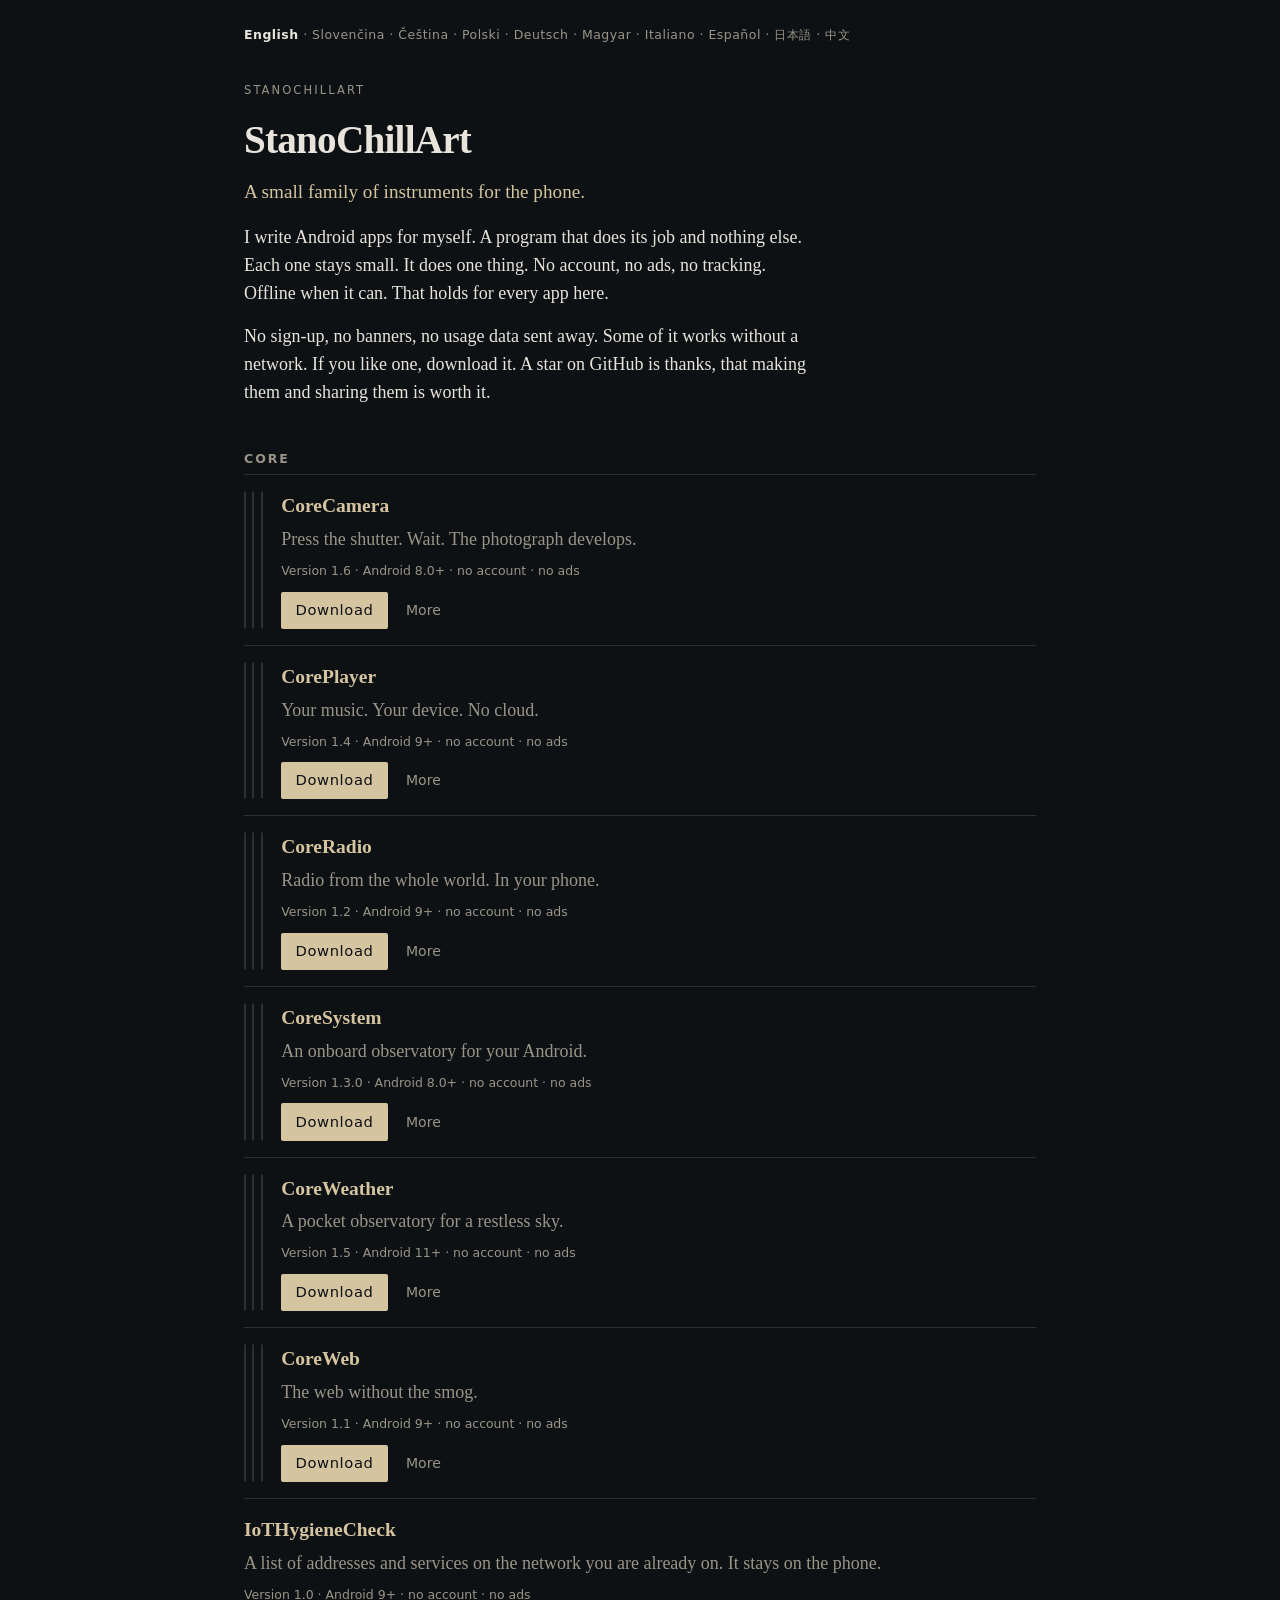
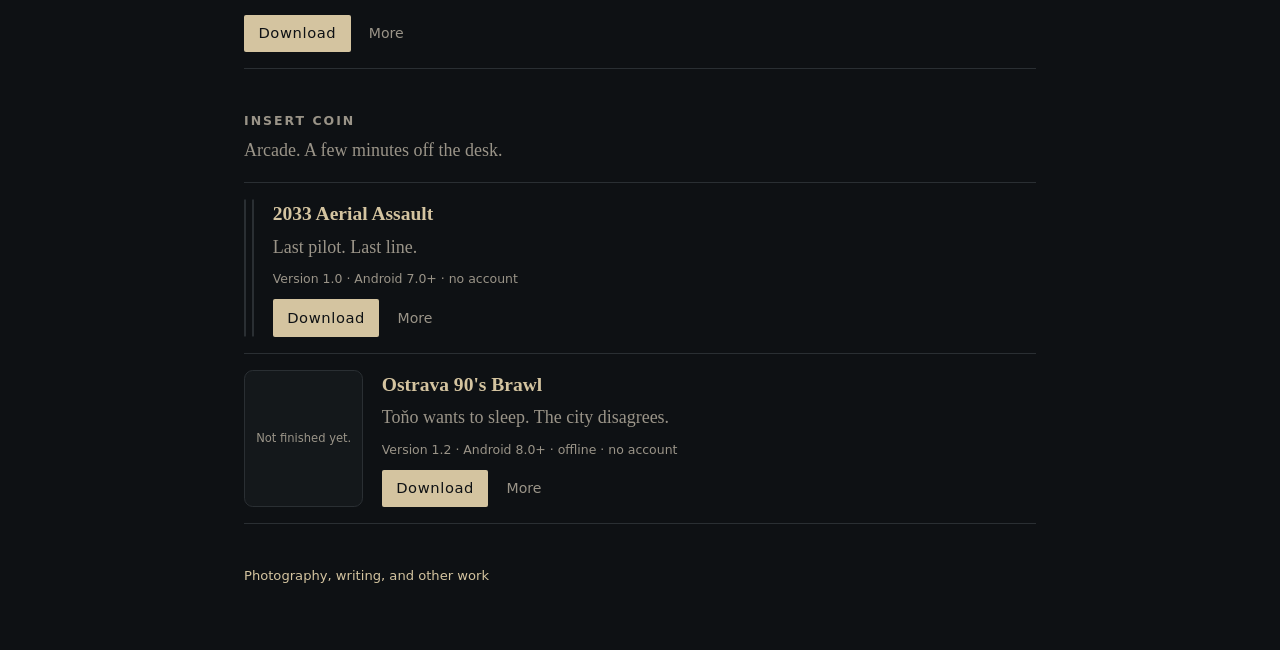
==== index.html @ e928b229 "Bump Ostrava 90's Brawl 1.2" ====
<!DOCTYPE html>
<html lang="en">
<head>
<meta charset="utf-8">
<meta name="viewport" content="width=device-width, initial-scale=1">
<title>StanoChillArt: A small family of instruments for the phone.</title>
<link rel="stylesheet" href="assets/style.css">
</head>
<body>
<div class="wrap store">
<nav class="langs"><strong>English</strong> · <a href="sk/">Slovenčina</a> · <a href="cs/">Čeština</a> · <a href="pl/">Polski</a> · <a href="de/">Deutsch</a> · <a href="hu/">Magyar</a> · <a href="it/">Italiano</a> · <a href="es/">Español</a> · <a href="ja/">日本語</a> · <a href="zh/">中文</a></nav>
<div class="hero">
<p class="kicker">StanoChillArt</p>
<h1>StanoChillArt</h1>
<p class="tag">A small family of instruments for the phone.</p>
<p>I write Android apps for myself. A program that does its job and nothing else. Each one stays small. It does one thing. No account, no ads, no tracking. Offline when it can. That holds for every app here.</p>
<p>No sign-up, no banners, no usage data sent away. Some of it works without a network. If you like one, download it. A star on GitHub is thanks, that making them and sharing them is worth it.</p>
</div>
<h2>Core</h2>
<div class="frames">
<article class="frame">
<div class="thumbs"><a href="https://stanochillart.github.io/CoreCamera/"><img src="https://stanochillart.github.io/CoreCamera/screenshots/01.png" alt=""></a><a href="https://stanochillart.github.io/CoreCamera/"><img src="https://stanochillart.github.io/CoreCamera/screenshots/02.png" alt=""></a><a href="https://stanochillart.github.io/CoreCamera/"><img src="https://stanochillart.github.io/CoreCamera/screenshots/03.png" alt=""></a></div>
<div class="copy">
<h3><a href="https://stanochillart.github.io/CoreCamera/">CoreCamera</a></h3>
<p class="line">Press the shutter. Wait. The photograph develops.</p>
<p class="spec">Version 1.6 · Android 8.0+ · no account · no ads</p>
<p class="acts"><a class="dl" href="https://github.com/stanochillart/CoreCamera/releases/download/v1.6/CoreCamera-1.6.apk">Download</a> <a class="more" href="https://stanochillart.github.io/CoreCamera/">More</a></p>
</div>
</article>

<article class="frame">
<div class="thumbs"><a href="https://stanochillart.github.io/CorePlayer/"><img src="https://stanochillart.github.io/CorePlayer/screenshots/01.png" alt=""></a><a href="https://stanochillart.github.io/CorePlayer/"><img src="https://stanochillart.github.io/CorePlayer/screenshots/02.png" alt=""></a><a href="https://stanochillart.github.io/CorePlayer/"><img src="https://stanochillart.github.io/CorePlayer/screenshots/03.png" alt=""></a></div>
<div class="copy">
<h3><a href="https://stanochillart.github.io/CorePlayer/">CorePlayer</a></h3>
<p class="line">Your music. Your device. No cloud.</p>
<p class="spec">Version 1.4 · Android 9+ · no account · no ads</p>
<p class="acts"><a class="dl" href="https://github.com/stanochillart/CorePlayer/releases/download/v1.4/CorePlayer-1.4.apk">Download</a> <a class="more" href="https://stanochillart.github.io/CorePlayer/">More</a></p>
</div>
</article>

<article class="frame">
<div class="thumbs"><a href="https://stanochillart.github.io/CoreRadio/"><img src="https://stanochillart.github.io/CoreRadio/screenshots/01.png" alt=""></a><a href="https://stanochillart.github.io/CoreRadio/"><img src="https://stanochillart.github.io/CoreRadio/screenshots/02.png" alt=""></a><a href="https://stanochillart.github.io/CoreRadio/"><img src="https://stanochillart.github.io/CoreRadio/screenshots/03.png" alt=""></a></div>
<div class="copy">
<h3><a href="https://stanochillart.github.io/CoreRadio/">CoreRadio</a></h3>
<p class="line">Radio from the whole world. In your phone.</p>
<p class="spec">Version 1.2 · Android 9+ · no account · no ads</p>
<p class="acts"><a class="dl" href="https://github.com/stanochillart/CoreRadio/releases/download/v1.2/CoreRadio-1.2.apk">Download</a> <a class="more" href="https://stanochillart.github.io/CoreRadio/">More</a></p>
</div>
</article>

<article class="frame">
<div class="thumbs"><a href="https://stanochillart.github.io/CoreSystem/"><img src="https://stanochillart.github.io/CoreSystem/screenshots/01.png" alt=""></a><a href="https://stanochillart.github.io/CoreSystem/"><img src="https://stanochillart.github.io/CoreSystem/screenshots/02.png" alt=""></a><a href="https://stanochillart.github.io/CoreSystem/"><img src="https://stanochillart.github.io/CoreSystem/screenshots/03.png" alt=""></a></div>
<div class="copy">
<h3><a href="https://stanochillart.github.io/CoreSystem/">CoreSystem</a></h3>
<p class="line">An onboard observatory for your Android.</p>
<p class="spec">Version 1.3.0 · Android 8.0+ · no account · no ads</p>
<p class="acts"><a class="dl" href="https://github.com/stanochillart/CoreSystem/releases/download/v1.3.0/CoreSystem-1.3.0.apk">Download</a> <a class="more" href="https://stanochillart.github.io/CoreSystem/">More</a></p>
</div>
</article>

<article class="frame">
<div class="thumbs"><a href="https://stanochillart.github.io/CoreWeather/"><img src="https://stanochillart.github.io/CoreWeather/screenshots/01.png" alt=""></a><a href="https://stanochillart.github.io/CoreWeather/"><img src="https://stanochillart.github.io/CoreWeather/screenshots/02.png" alt=""></a><a href="https://stanochillart.github.io/CoreWeather/"><img src="https://stanochillart.github.io/CoreWeather/screenshots/03.png" alt=""></a></div>
<div class="copy">
<h3><a href="https://stanochillart.github.io/CoreWeather/">CoreWeather</a></h3>
<p class="line">A pocket observatory for a restless sky.</p>
<p class="spec">Version 1.5 · Android 11+ · no account · no ads</p>
<p class="acts"><a class="dl" href="https://github.com/stanochillart/CoreWeather/releases/download/v1.5/CoreWeather-1.5.apk">Download</a> <a class="more" href="https://stanochillart.github.io/CoreWeather/">More</a></p>
</div>
</article>

<article class="frame">
<div class="thumbs"><a href="https://stanochillart.github.io/CoreWeb/"><img src="https://stanochillart.github.io/CoreWeb/screenshots/01.png" alt=""></a><a href="https://stanochillart.github.io/CoreWeb/"><img src="https://stanochillart.github.io/CoreWeb/screenshots/02.png" alt=""></a><a href="https://stanochillart.github.io/CoreWeb/"><img src="https://stanochillart.github.io/CoreWeb/screenshots/03.png" alt=""></a></div>
<div class="copy">
<h3><a href="https://stanochillart.github.io/CoreWeb/">CoreWeb</a></h3>
<p class="line">The web without the smog.</p>
<p class="spec">Version 1.1 · Android 9+ · no account · no ads</p>
<p class="acts"><a class="dl" href="https://github.com/stanochillart/CoreWeb/releases/download/v1.1/CoreWeb-1.1.apk">Download</a> <a class="more" href="https://stanochillart.github.io/CoreWeb/">More</a></p>
</div>
</article>

<article class="frame">

<div class="copy">
<h3><a href="https://stanochillart.github.io/IoTHygieneCheck/">IoTHygieneCheck</a></h3>
<p class="line">A list of addresses and services on the network you are already on. It stays on the phone.</p>
<p class="spec">Version 1.0 · Android 9+ · no account · no ads</p>
<p class="acts"><a class="dl" href="https://github.com/stanochillart/IoTHygieneCheck/releases/download/v1.0/IoTHygieneCheck-1.0.apk">Download</a> <a class="more" href="https://stanochillart.github.io/IoTHygieneCheck/">More</a></p>
</div>
</article>

</div>
<h2>Insert coin</h2>
<p class="section-blurb">Arcade. A few minutes off the desk.</p>
<div class="frames">
<article class="frame">
<div class="thumbs"><a href="https://stanochillart.github.io/2033AerialAssault/"><img src="https://stanochillart.github.io/2033AerialAssault/screenshots/01.png" alt=""></a><a href="https://stanochillart.github.io/2033AerialAssault/"><img src="https://stanochillart.github.io/2033AerialAssault/screenshots/02.png" alt=""></a></div>
<div class="copy">
<h3><a href="https://stanochillart.github.io/2033AerialAssault/">2033 Aerial Assault</a></h3>
<p class="line">Last pilot. Last line.</p>
<p class="spec">Version 1.0 · Android 7.0+ · no account</p>
<p class="acts"><a class="dl" href="https://github.com/stanochillart/2033AerialAssault/releases/download/v1.0/2033AerialAssault-1.0.apk">Download</a> <a class="more" href="https://stanochillart.github.io/2033AerialAssault/">More</a></p>
</div>
</article>

<article class="frame">
<div class="thumbs placeholder"><span>Not finished yet.</span></div>
<div class="copy">
<h3><a href="https://stanochillart.github.io/Ostrava90sBrawl/">Ostrava 90&#x27;s Brawl</a></h3>
<p class="line">Toňo wants to sleep. The city disagrees.</p>
<p class="spec">Version 1.2 · Android 8.0+ · offline · no account</p>
<p class="acts"><a class="dl" href="https://github.com/stanochillart/Ostrava90sBrawl/releases/download/v1.2/Ostrava90sBrawl-1.2.apk">Download</a> <a class="more" href="https://stanochillart.github.io/Ostrava90sBrawl/">More</a></p>
</div>
</article>

</div>
<footer><a href="https://stanochillart.wordpress.com/">Photography, writing, and other work</a></footer>
</div>
</body>
</html>
---- assets/style.css ----
:root {
  --bg: #0e1114;
  --fg: #e8e4dc;
  --muted: #9a9488;
  --line: #2a2f33;
  --accent: #d4c4a0;
}
* { box-sizing: border-box; }
html, body { margin: 0; padding: 0; }
body {
  background: var(--bg);
  color: var(--fg);
  font: 18px/1.55 "Iowan Old Style", "Palatino Linotype", Palatino, Georgia, serif;
  min-height: 100vh;
}
a { color: var(--accent); text-decoration: none; }
a:hover { text-decoration: underline; }
.wrap {
  max-width: 38rem;
  margin: 0 auto;
  padding: 1.5rem 1.25rem 4rem;
}
.wrap.wide { max-width: 68rem; }
.wrap.store { max-width: 52rem; }
.hero { max-width: 36rem; margin-bottom: 2.6rem; }
.hero h1 { font-size: 2.45rem; }
.section-blurb {
  color: var(--muted);
  margin: 0 0 1.1rem;
  max-width: 36rem;
}
.frames { margin: 0 0 2.6rem; }
.frame {
  display: flex;
  gap: 1.15rem;
  align-items: center;
  padding: 1rem 0;
  border-top: 1px solid var(--line);
}
.frame:last-child { border-bottom: 1px solid var(--line); }
.thumbs {
  display: flex;
  gap: 0.4rem;
  flex: 0 0 auto;
}
.thumbs img {
  height: 8.6rem;
  width: auto;
  border-radius: 0.55rem;
  border: 1px solid var(--line);
  background: #000;
  display: block;
}
.thumbs.placeholder {
  height: 8.6rem;
  min-width: 7.2rem;
  max-width: 9.5rem;
  padding: 0.55rem 0.7rem;
  align-items: center;
  justify-content: center;
  border: 1px solid var(--line);
  border-radius: 0.55rem;
  background: #14181b;
  box-sizing: border-box;
}
.thumbs.placeholder span {
  font-family: system-ui, sans-serif;
  font-size: 0.72rem;
  line-height: 1.35;
  color: var(--muted);
  text-align: center;
}
.copy { min-width: 0; flex: 1; }
.copy h3 {
  font-size: 1.22rem;
  font-weight: 600;
  margin: 0 0 0.28rem;
}
.copy .line { margin: 0 0 0.45rem; color: var(--muted); }
.copy .spec {
  font-family: system-ui, sans-serif;
  font-size: 0.78rem;
  color: var(--muted);
  margin: 0 0 0.7rem;
}
.copy .acts { margin: 0; }
.copy .more {
  font-family: system-ui, sans-serif;
  font-size: 0.88rem;
  margin-left: 0.85rem;
  color: var(--muted);
}
@media (max-width: 640px) {
  .frame { flex-direction: column; align-items: flex-start; }
  .thumbs img { height: 7.4rem; }
  .thumbs.placeholder { height: 7.4rem; }
}
.home {
  font-family: system-ui, sans-serif;
  font-size: 0.82rem;
  margin: 0 0 1.15rem;
}
.home a { color: var(--muted); }
.cards {
  display: grid;
  grid-template-columns: repeat(auto-fill, minmax(16.8rem, 1fr));
  gap: 0.85rem;
  list-style: none;
  padding: 0;
  margin: 0 0 2.4rem;
}
.card {
  display: flex;
  flex-direction: column;
  min-height: 10rem;
  margin: 0;
  padding: 1.1rem 1.15rem 1.15rem;
  border: 1px solid var(--line);
  background: #14181c;
}
.card .name { font-size: 1.12rem; margin: 0 0 0.35rem; }
.card .line {
  color: var(--muted);
  font-size: 0.98rem;
  flex: 1;
  margin: 0;
}
.card .acts {
  font-family: system-ui, sans-serif;
  font-size: 0.8rem;
  margin-top: 0.95rem;
}
.card .acts a { margin-right: 0.9rem; }
.langs {
  font-family: system-ui, sans-serif;
  font-size: 0.78rem;
  letter-spacing: 0.04em;
  color: var(--muted);
  margin-bottom: 2.25rem;
  line-height: 1.8;
}
.langs a { color: var(--muted); }
.langs strong { color: var(--fg); font-weight: 600; }
.kicker {
  font-family: system-ui, sans-serif;
  font-size: 0.72rem;
  letter-spacing: 0.18em;
  text-transform: uppercase;
  color: var(--muted);
  margin: 0 0 0.6rem;
}
h1 {
  font-size: 2.1rem;
  font-weight: 600;
  letter-spacing: -0.02em;
  margin: 0 0 0.4rem;
}
.tag {
  font-size: 1.2rem;
  color: var(--accent);
  margin: 0 0 1.1rem;
}
.meta {
  font-family: system-ui, sans-serif;
  font-size: 0.88rem;
  color: var(--muted);
  margin: 0 0 2rem;
}
.dl {
  display: inline-block;
  font-family: system-ui, sans-serif;
  font-size: 0.92rem;
  letter-spacing: 0.04em;
  color: var(--bg);
  background: var(--accent);
  padding: 0.45rem 0.9rem;
  border-radius: 2px;
  text-decoration: none;
}
.dl:hover { text-decoration: none; filter: brightness(1.08); }
hr {
  border: 0;
  border-top: 1px solid var(--line);
  margin: 1.6rem 0;
}
p { margin: 0 0 0.95rem; }
footer {
  margin-top: 2.5rem;
  font-family: system-ui, sans-serif;
  font-size: 0.82rem;
  color: var(--muted);
}
.list { list-style: none; padding: 0; margin: 0 0 2rem; }
.list li {
  padding: 0.85rem 0;
  border-top: 1px solid var(--line);
}
.list .name { font-size: 1.15rem; }
.list .line { color: var(--muted); font-size: 0.95rem; margin-top: 0.2rem; }
.list .acts {
  font-family: system-ui, sans-serif;
  font-size: 0.82rem;
  margin-top: 0.35rem;
  color: var(--muted);
}
h2 {
  font-size: 0.78rem;
  font-family: system-ui, sans-serif;
  letter-spacing: 0.16em;
  text-transform: uppercase;
  color: var(--muted);
  margin: 2rem 0 0.4rem;
  font-weight: 600;
}
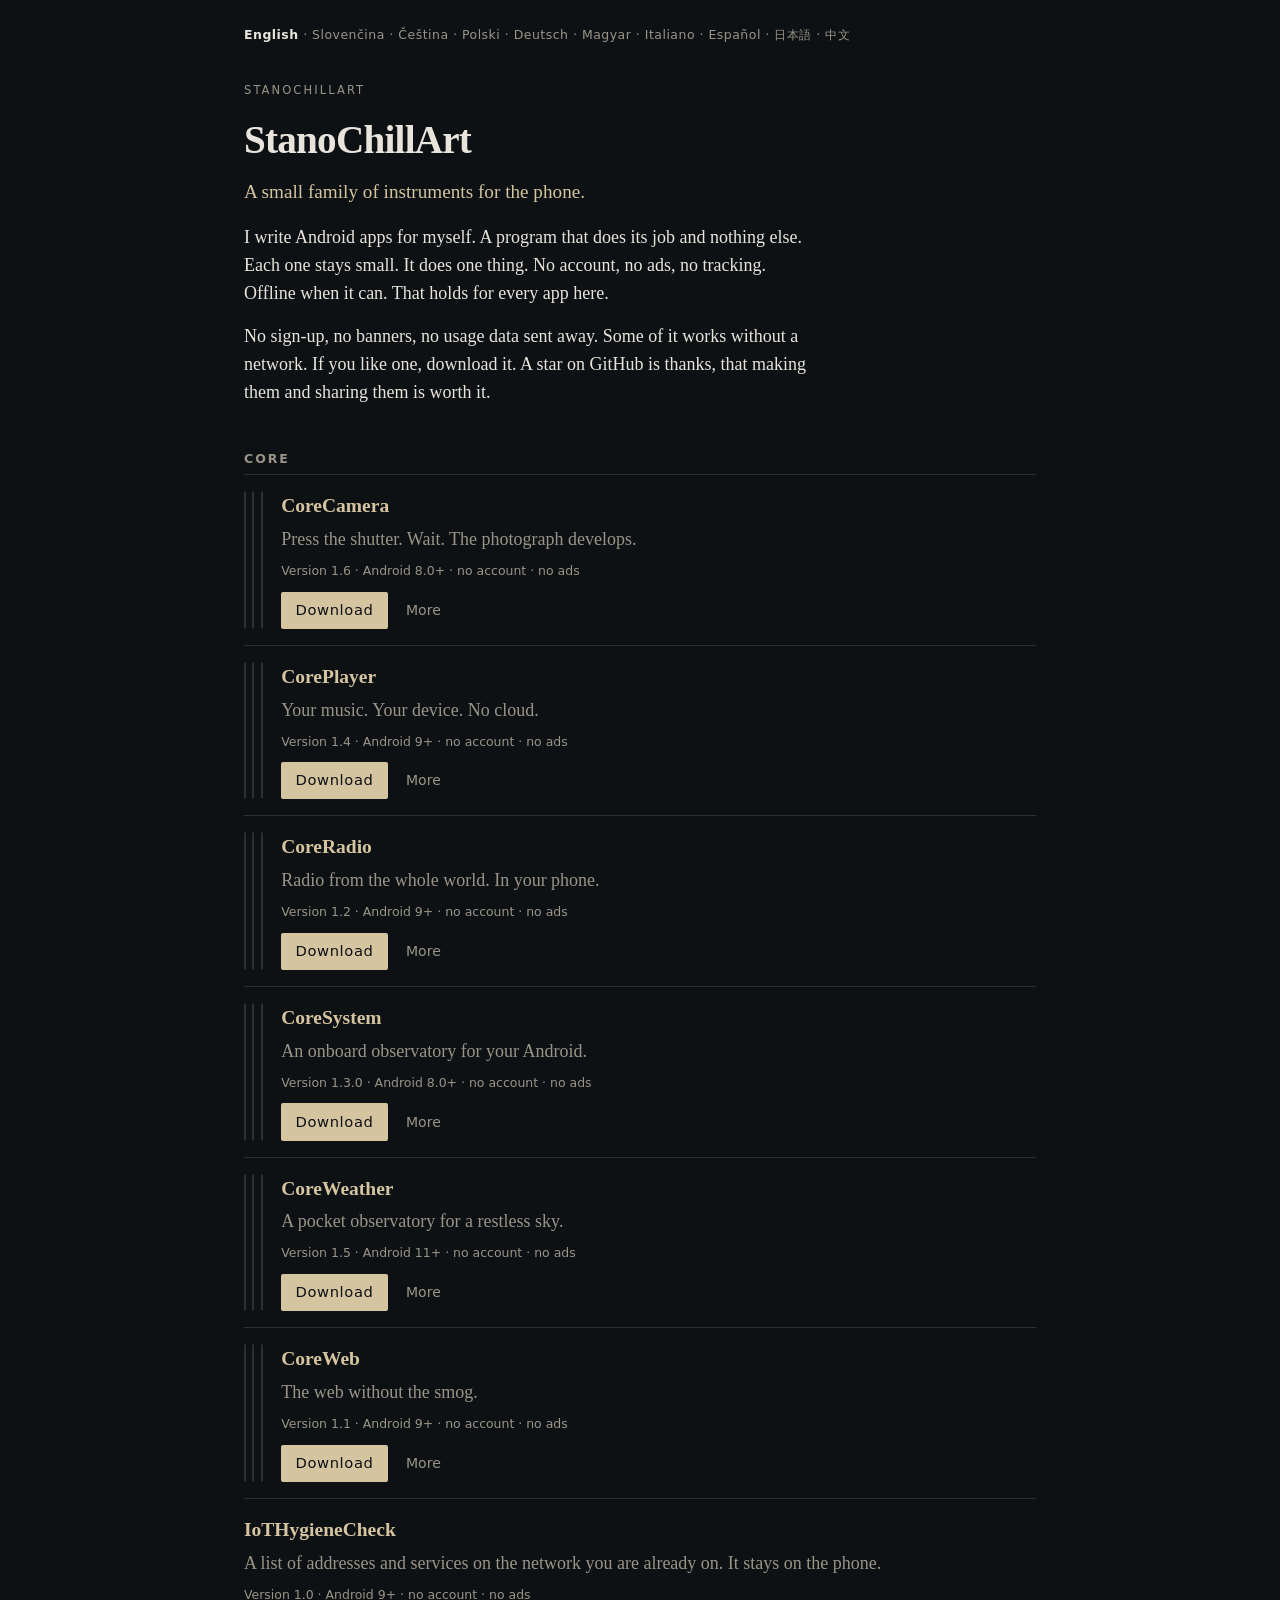
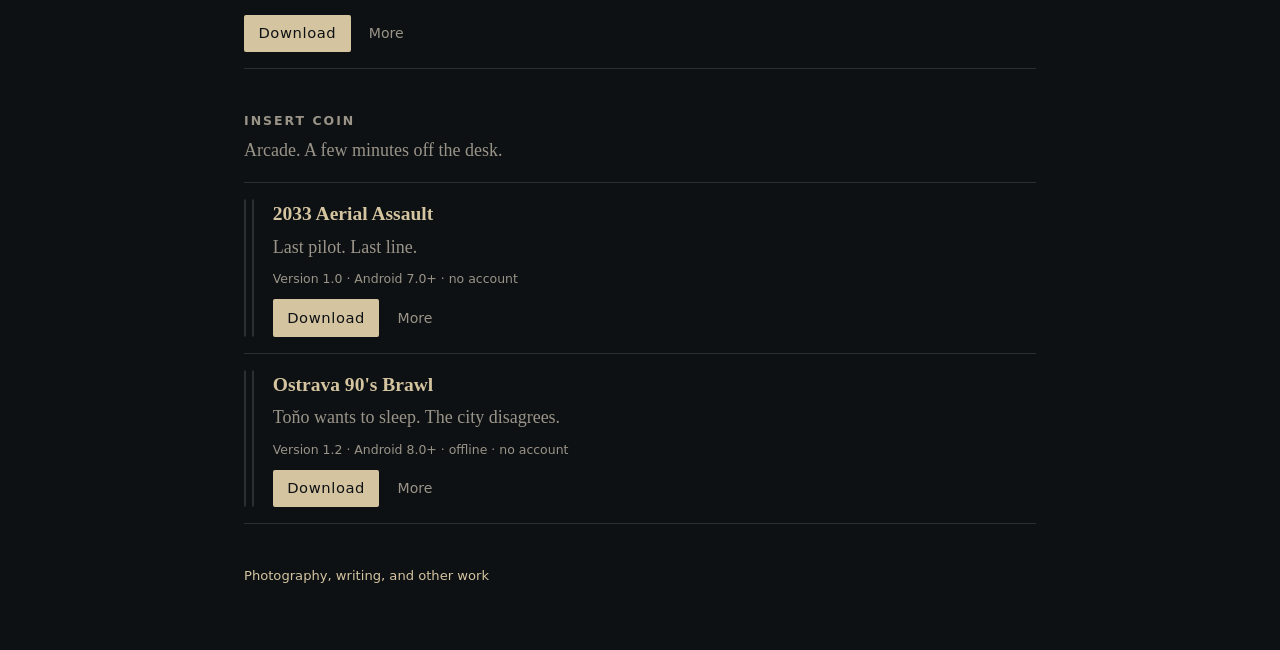
==== commit 9bd1a6ed: "Add Ostrava 90's Brawl screenshots" ====
--- a/index.html
+++ b/index.html
@@ -103,7 +103,7 @@
 </article>
 
 <article class="frame">
-<div class="thumbs placeholder"><span>Not finished yet.</span></div>
+<div class="thumbs"><a href="https://stanochillart.github.io/Ostrava90sBrawl/"><img src="https://stanochillart.github.io/Ostrava90sBrawl/screenshots/01.png" alt=""></a><a href="https://stanochillart.github.io/Ostrava90sBrawl/"><img src="https://stanochillart.github.io/Ostrava90sBrawl/screenshots/02.png" alt=""></a></div>
 <div class="copy">
 <h3><a href="https://stanochillart.github.io/Ostrava90sBrawl/">Ostrava 90&#x27;s Brawl</a></h3>
 <p class="line">Toňo wants to sleep. The city disagrees.</p>
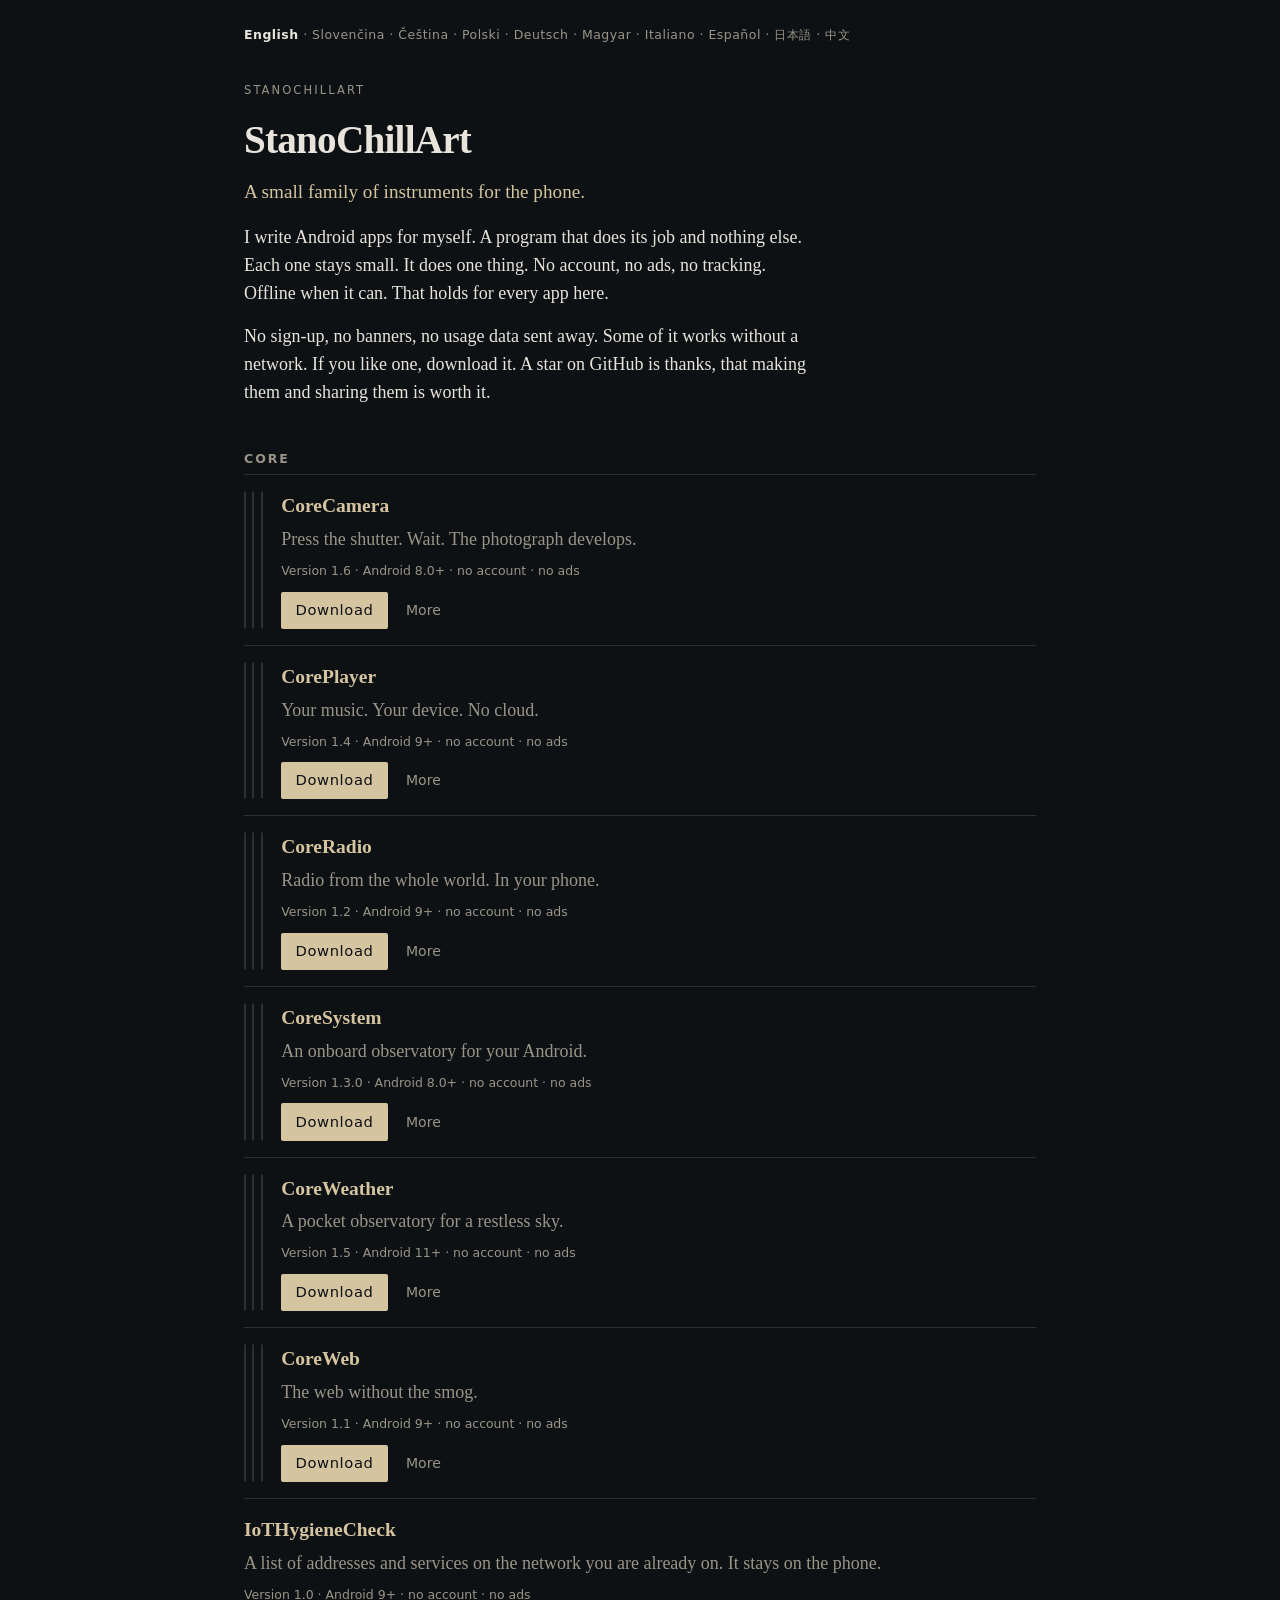
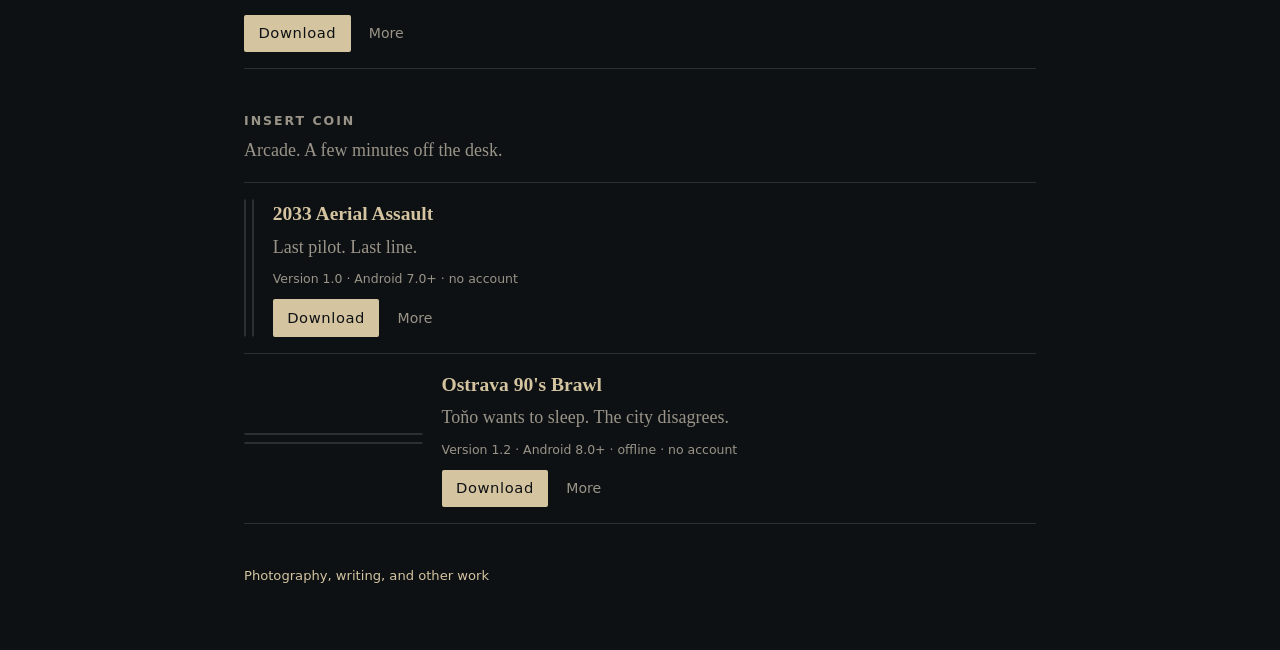
==== commit 52b0d3ee: "Stack Ostrava thumbs in the store frame" ====
--- a/index.html
+++ b/index.html
@@ -103,7 +103,7 @@
 </article>
 
 <article class="frame">
-<div class="thumbs"><a href="https://stanochillart.github.io/Ostrava90sBrawl/"><img src="https://stanochillart.github.io/Ostrava90sBrawl/screenshots/01.png" alt=""></a><a href="https://stanochillart.github.io/Ostrava90sBrawl/"><img src="https://stanochillart.github.io/Ostrava90sBrawl/screenshots/02.png" alt=""></a></div>
+<div class="thumbs stack"><a href="https://stanochillart.github.io/Ostrava90sBrawl/"><img src="https://stanochillart.github.io/Ostrava90sBrawl/screenshots/01.png" alt=""></a><a href="https://stanochillart.github.io/Ostrava90sBrawl/"><img src="https://stanochillart.github.io/Ostrava90sBrawl/screenshots/02.png" alt=""></a></div>
 <div class="copy">
 <h3><a href="https://stanochillart.github.io/Ostrava90sBrawl/">Ostrava 90&#x27;s Brawl</a></h3>
 <p class="line">Toňo wants to sleep. The city disagrees.</p>
--- a/assets/style.css
+++ b/assets/style.css
@@ -50,6 +50,14 @@
   border: 1px solid var(--line);
   background: #000;
   display: block;
+}
+.thumbs.stack {
+  flex-direction: column;
+  width: 11.2rem;
+}
+.thumbs.stack img {
+  width: 100%;
+  height: auto;
 }
 .thumbs.placeholder {
   height: 8.6rem;
@@ -94,6 +102,8 @@
   .frame { flex-direction: column; align-items: flex-start; }
   .thumbs img { height: 7.4rem; }
   .thumbs.placeholder { height: 7.4rem; }
+  .thumbs.stack { width: 100%; max-width: 22rem; }
+  .thumbs.stack img { height: auto; }
 }
 .home {
   font-family: system-ui, sans-serif;
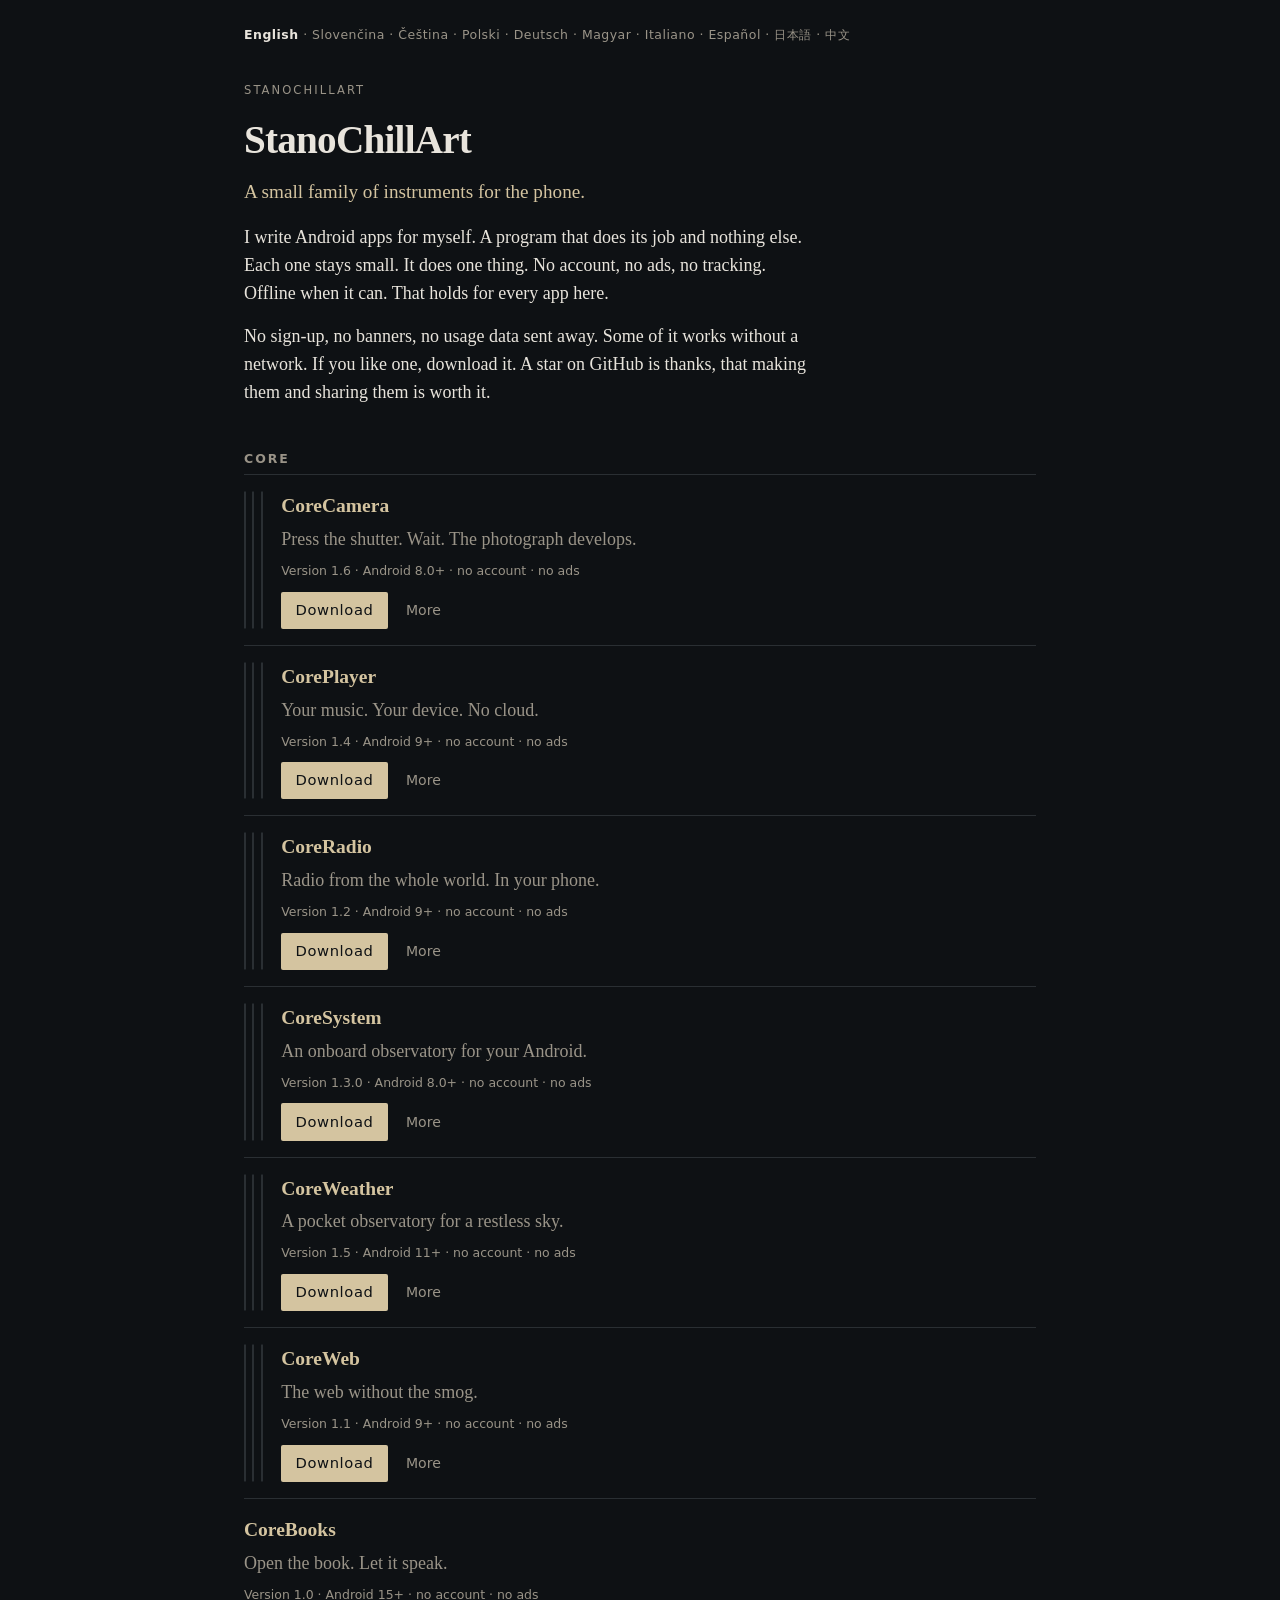
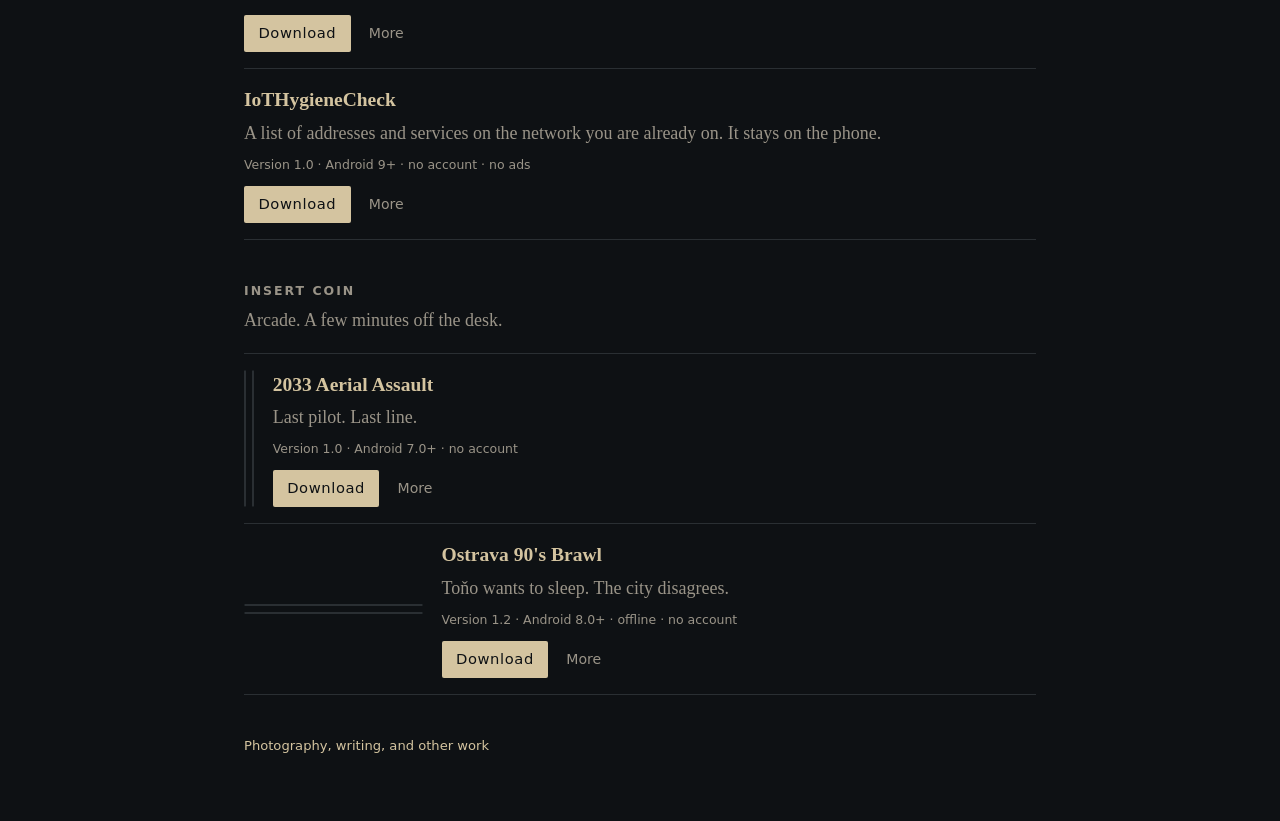
==== commit 1e35cc33: "Add CoreBooks 1.0 to the store" ====
--- a/index.html
+++ b/index.html
@@ -81,6 +81,16 @@
 <article class="frame">
 
 <div class="copy">
+<h3><a href="https://stanochillart.github.io/CoreBooks/">CoreBooks</a></h3>
+<p class="line">Open the book. Let it speak.</p>
+<p class="spec">Version 1.0 · Android 15+ · no account · no ads</p>
+<p class="acts"><a class="dl" href="https://github.com/stanochillart/CoreBooks/releases/download/v1.0/CoreBooks-1.0.apk">Download</a> <a class="more" href="https://stanochillart.github.io/CoreBooks/">More</a></p>
+</div>
+</article>
+
+<article class="frame">
+
+<div class="copy">
 <h3><a href="https://stanochillart.github.io/IoTHygieneCheck/">IoTHygieneCheck</a></h3>
 <p class="line">A list of addresses and services on the network you are already on. It stays on the phone.</p>
 <p class="spec">Version 1.0 · Android 9+ · no account · no ads</p>
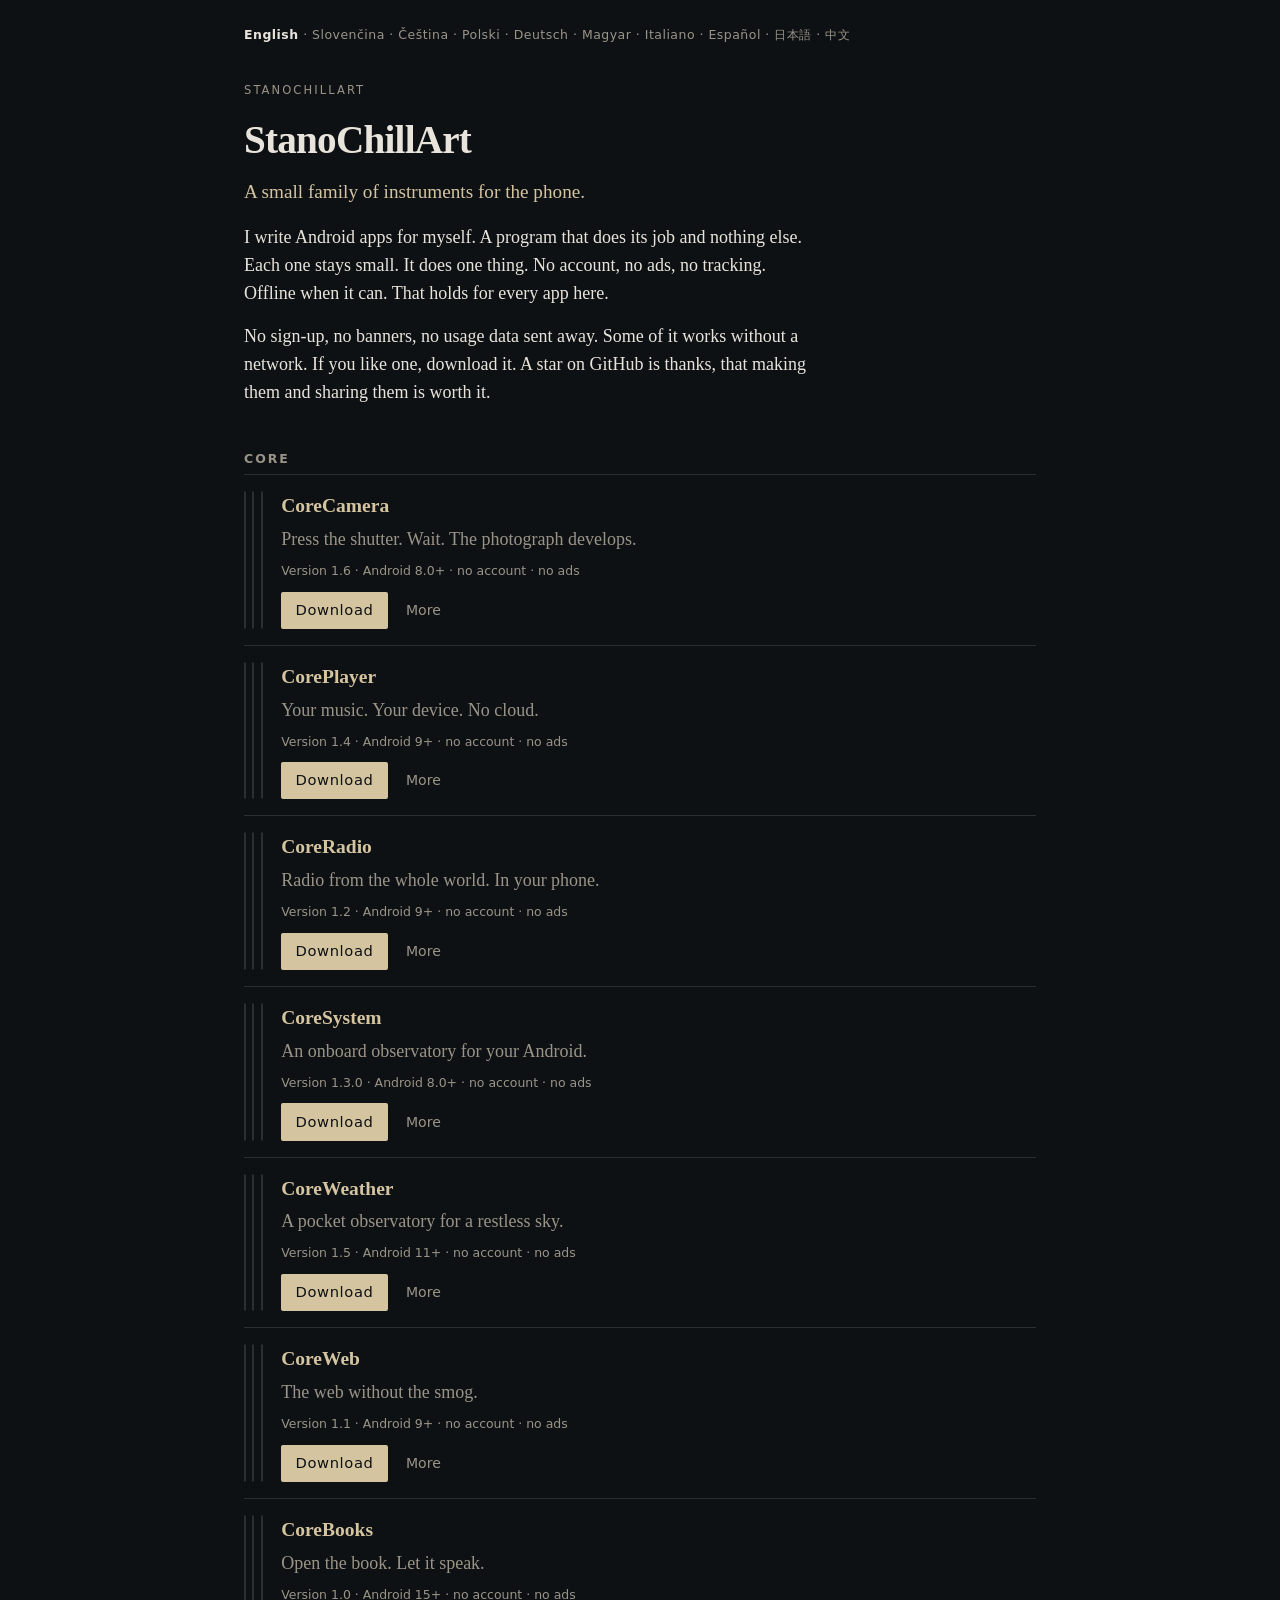
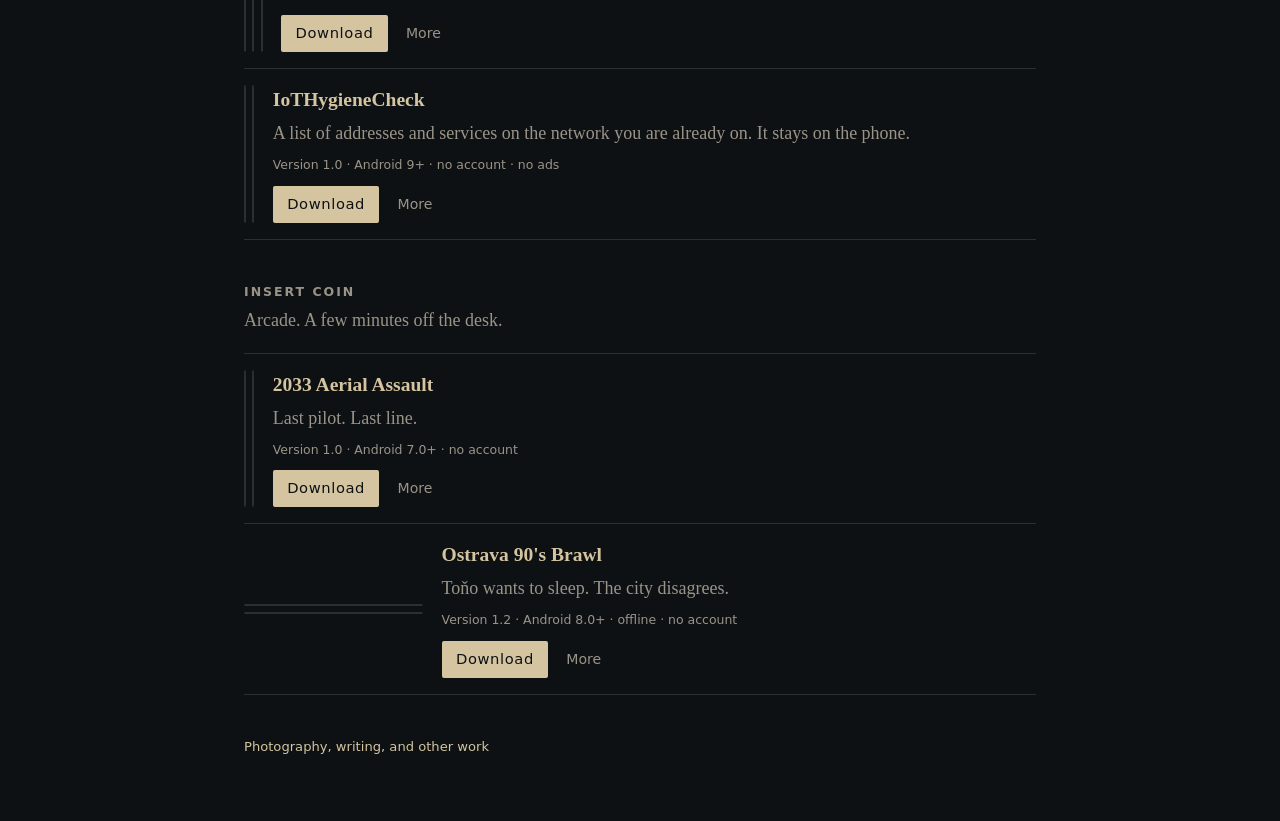
==== commit dcceadd3: "Add CoreBooks and IoTHygieneCheck screenshots" ====
--- a/index.html
+++ b/index.html
@@ -79,7 +79,7 @@
 </article>
 
 <article class="frame">
-
+<div class="thumbs"><a href="https://stanochillart.github.io/CoreBooks/"><img src="https://stanochillart.github.io/CoreBooks/screenshots/01.png" alt=""></a><a href="https://stanochillart.github.io/CoreBooks/"><img src="https://stanochillart.github.io/CoreBooks/screenshots/02.png" alt=""></a><a href="https://stanochillart.github.io/CoreBooks/"><img src="https://stanochillart.github.io/CoreBooks/screenshots/03.png" alt=""></a></div>
 <div class="copy">
 <h3><a href="https://stanochillart.github.io/CoreBooks/">CoreBooks</a></h3>
 <p class="line">Open the book. Let it speak.</p>
@@ -89,7 +89,7 @@
 </article>
 
 <article class="frame">
-
+<div class="thumbs"><a href="https://stanochillart.github.io/IoTHygieneCheck/"><img src="https://stanochillart.github.io/IoTHygieneCheck/screenshots/01.png" alt=""></a><a href="https://stanochillart.github.io/IoTHygieneCheck/"><img src="https://stanochillart.github.io/IoTHygieneCheck/screenshots/02.png" alt=""></a></div>
 <div class="copy">
 <h3><a href="https://stanochillart.github.io/IoTHygieneCheck/">IoTHygieneCheck</a></h3>
 <p class="line">A list of addresses and services on the network you are already on. It stays on the phone.</p>
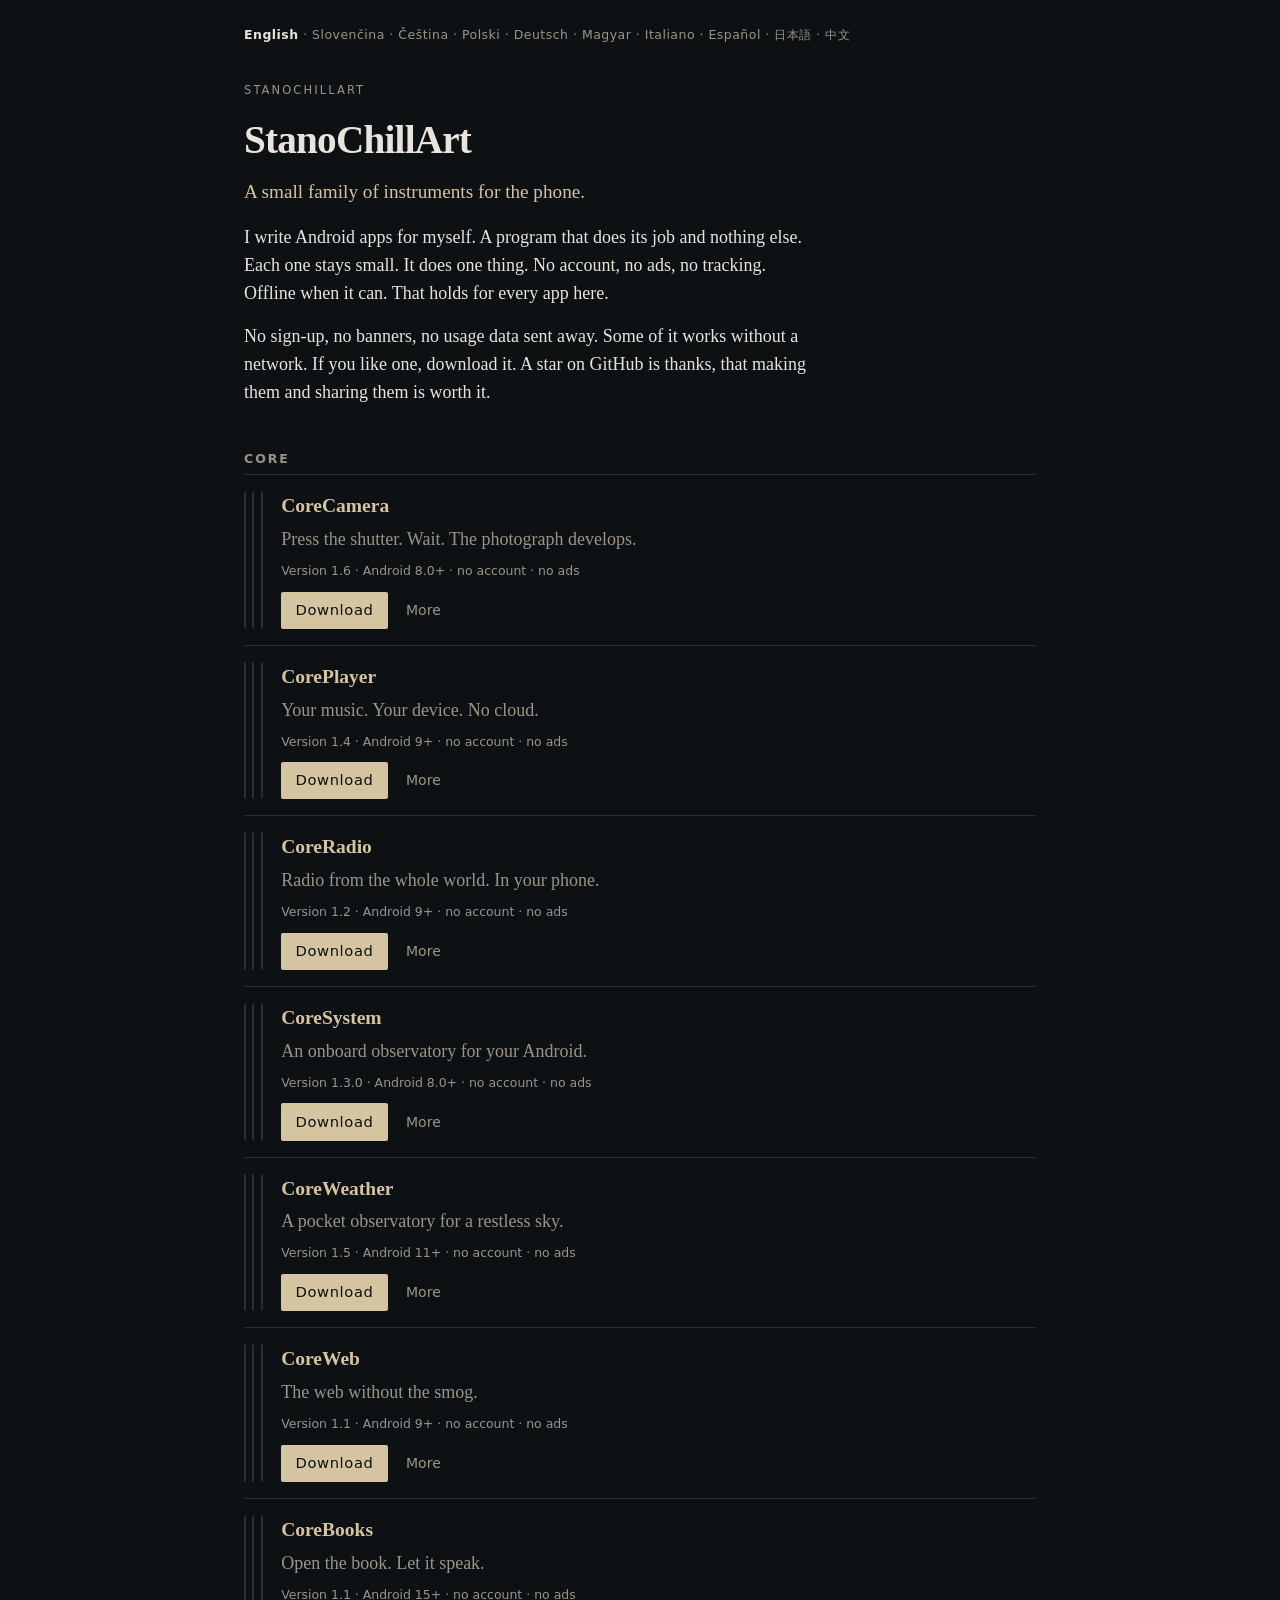
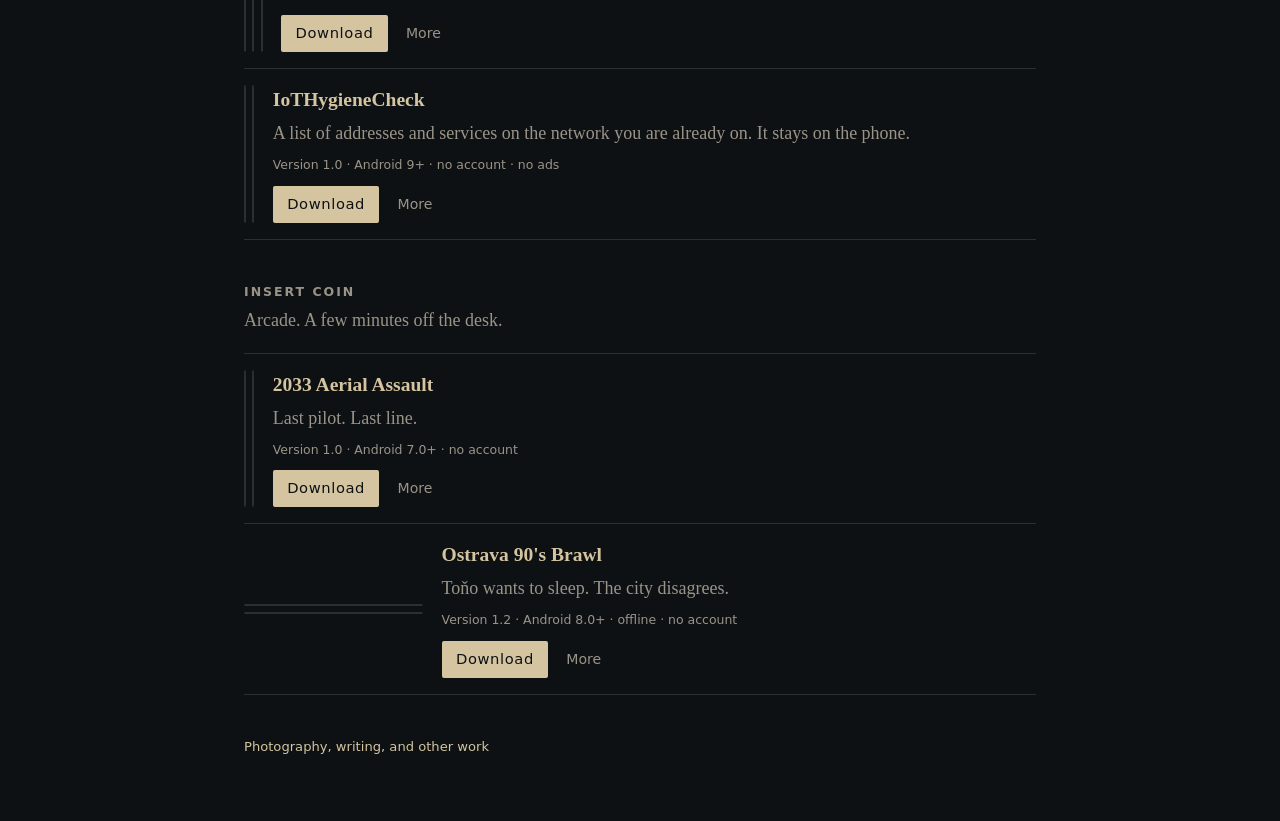
==== commit 947f5d79: "Bump CoreBooks 1.1" ====
--- a/index.html
+++ b/index.html
@@ -83,8 +83,8 @@
 <div class="copy">
 <h3><a href="https://stanochillart.github.io/CoreBooks/">CoreBooks</a></h3>
 <p class="line">Open the book. Let it speak.</p>
-<p class="spec">Version 1.0 · Android 15+ · no account · no ads</p>
-<p class="acts"><a class="dl" href="https://github.com/stanochillart/CoreBooks/releases/download/v1.0/CoreBooks-1.0.apk">Download</a> <a class="more" href="https://stanochillart.github.io/CoreBooks/">More</a></p>
+<p class="spec">Version 1.1 · Android 15+ · no account · no ads</p>
+<p class="acts"><a class="dl" href="https://github.com/stanochillart/CoreBooks/releases/download/v1.1/CoreBooks-1.1.apk">Download</a> <a class="more" href="https://stanochillart.github.io/CoreBooks/">More</a></p>
 </div>
 </article>
 
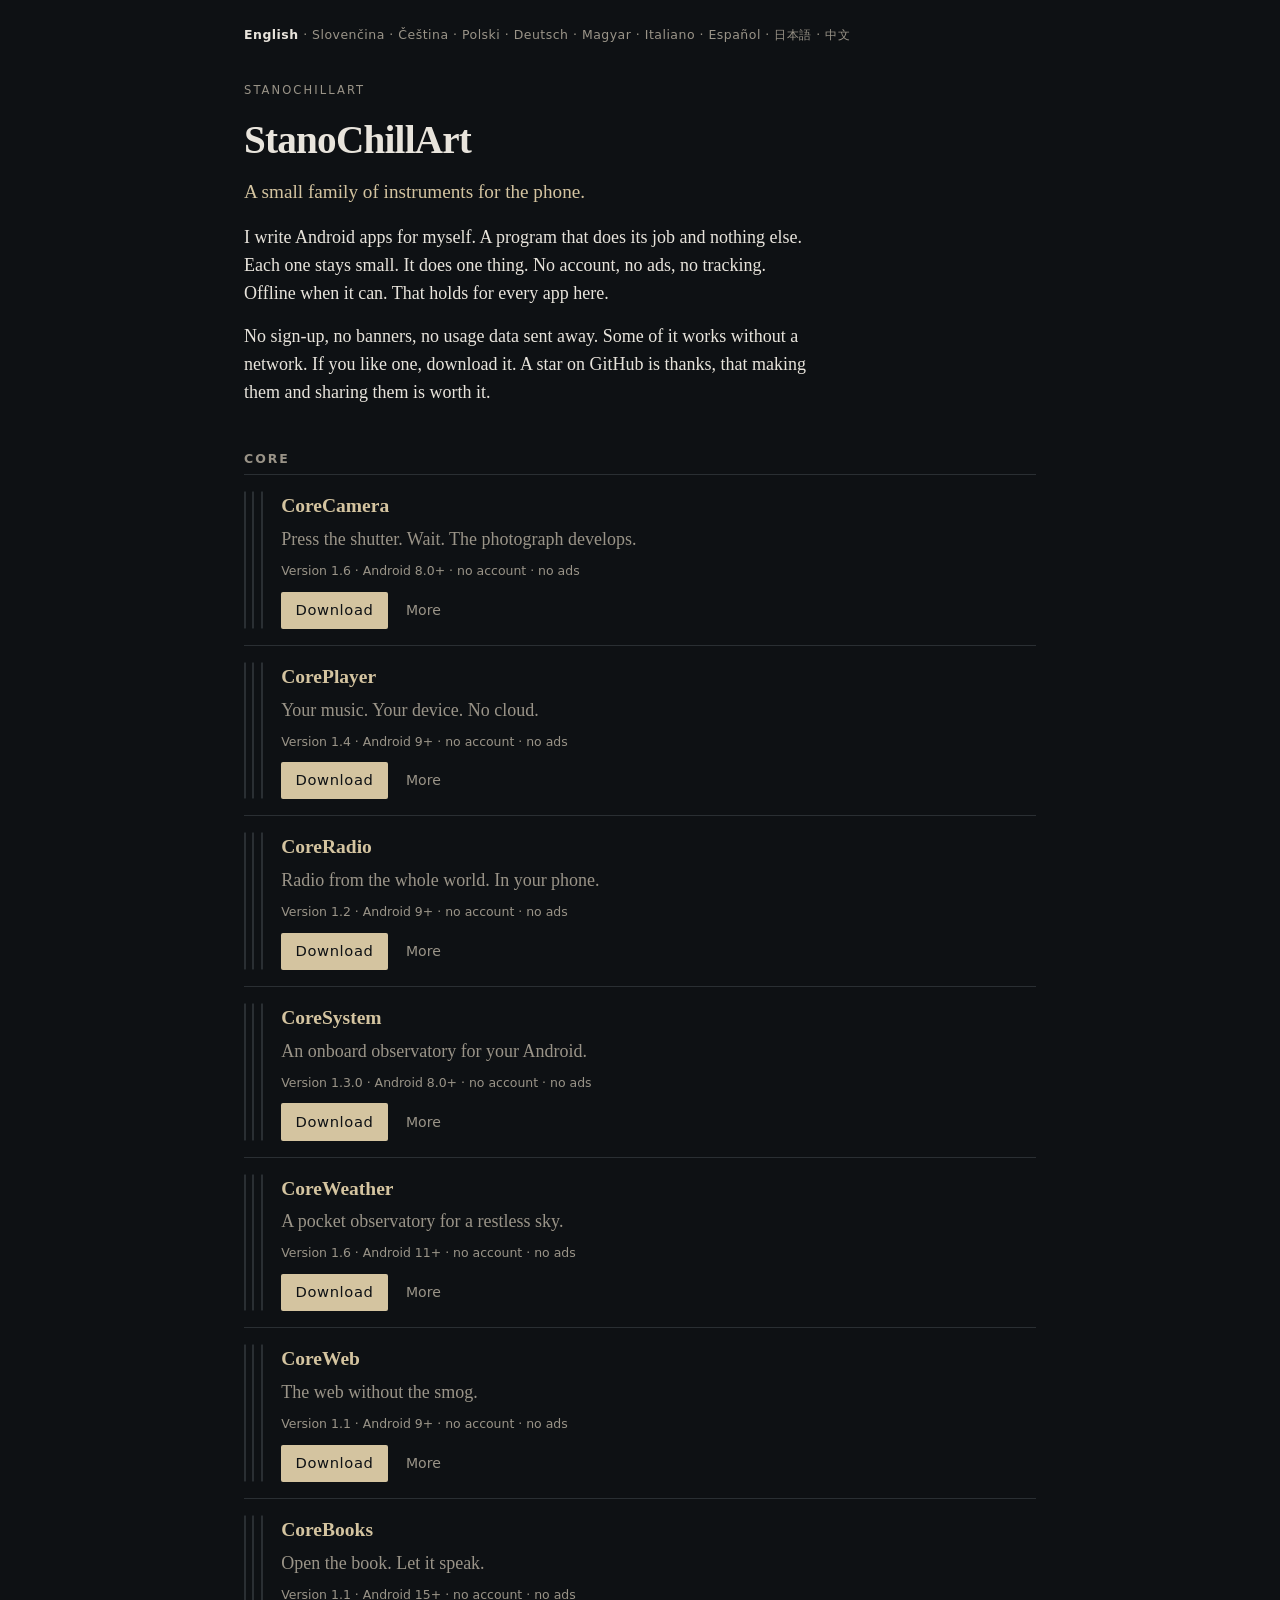
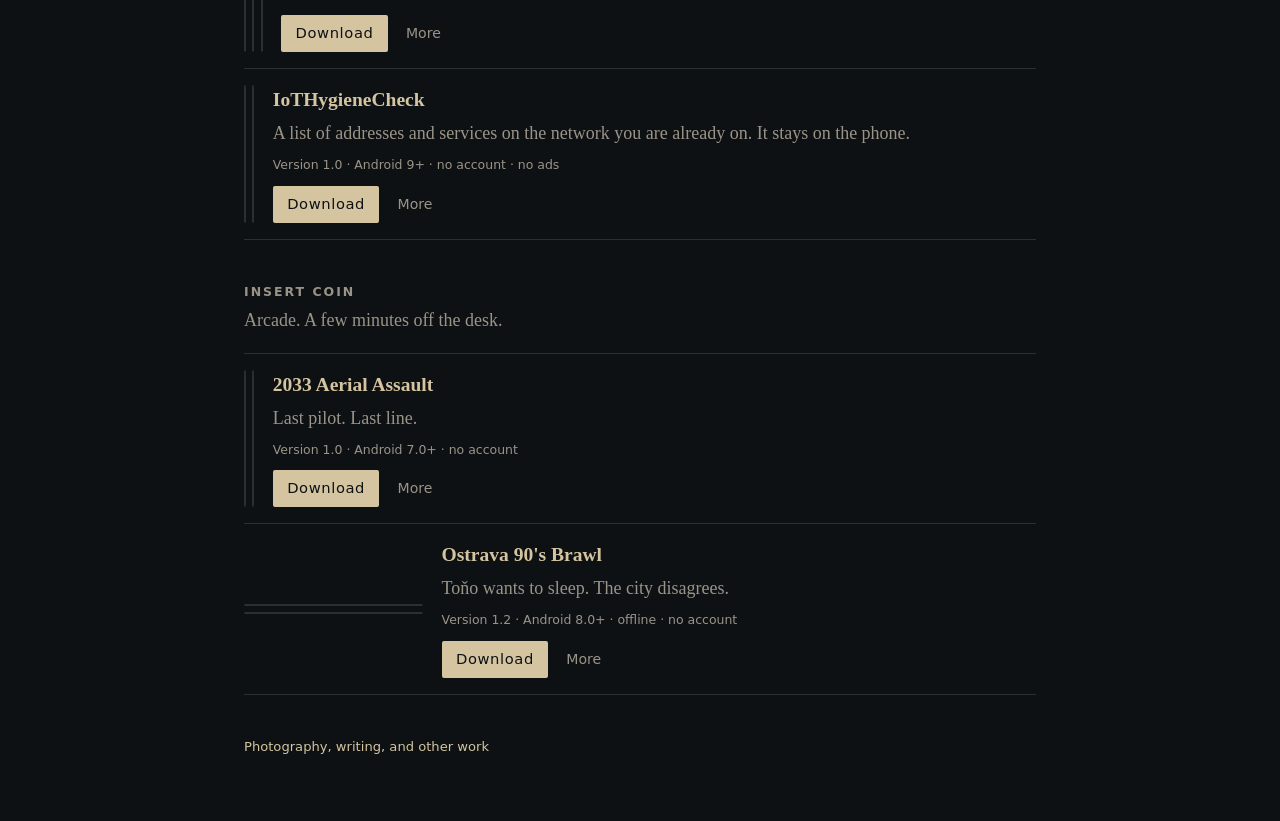
==== commit 9bf0afec: "Bump CoreWeather 1.6" ====
--- a/index.html
+++ b/index.html
@@ -63,8 +63,8 @@
 <div class="copy">
 <h3><a href="https://stanochillart.github.io/CoreWeather/">CoreWeather</a></h3>
 <p class="line">A pocket observatory for a restless sky.</p>
-<p class="spec">Version 1.5 · Android 11+ · no account · no ads</p>
-<p class="acts"><a class="dl" href="https://github.com/stanochillart/CoreWeather/releases/download/v1.5/CoreWeather-1.5.apk">Download</a> <a class="more" href="https://stanochillart.github.io/CoreWeather/">More</a></p>
+<p class="spec">Version 1.6 · Android 11+ · no account · no ads</p>
+<p class="acts"><a class="dl" href="https://github.com/stanochillart/CoreWeather/releases/download/v1.6/CoreWeather-1.6.apk">Download</a> <a class="more" href="https://stanochillart.github.io/CoreWeather/">More</a></p>
 </div>
 </article>
 
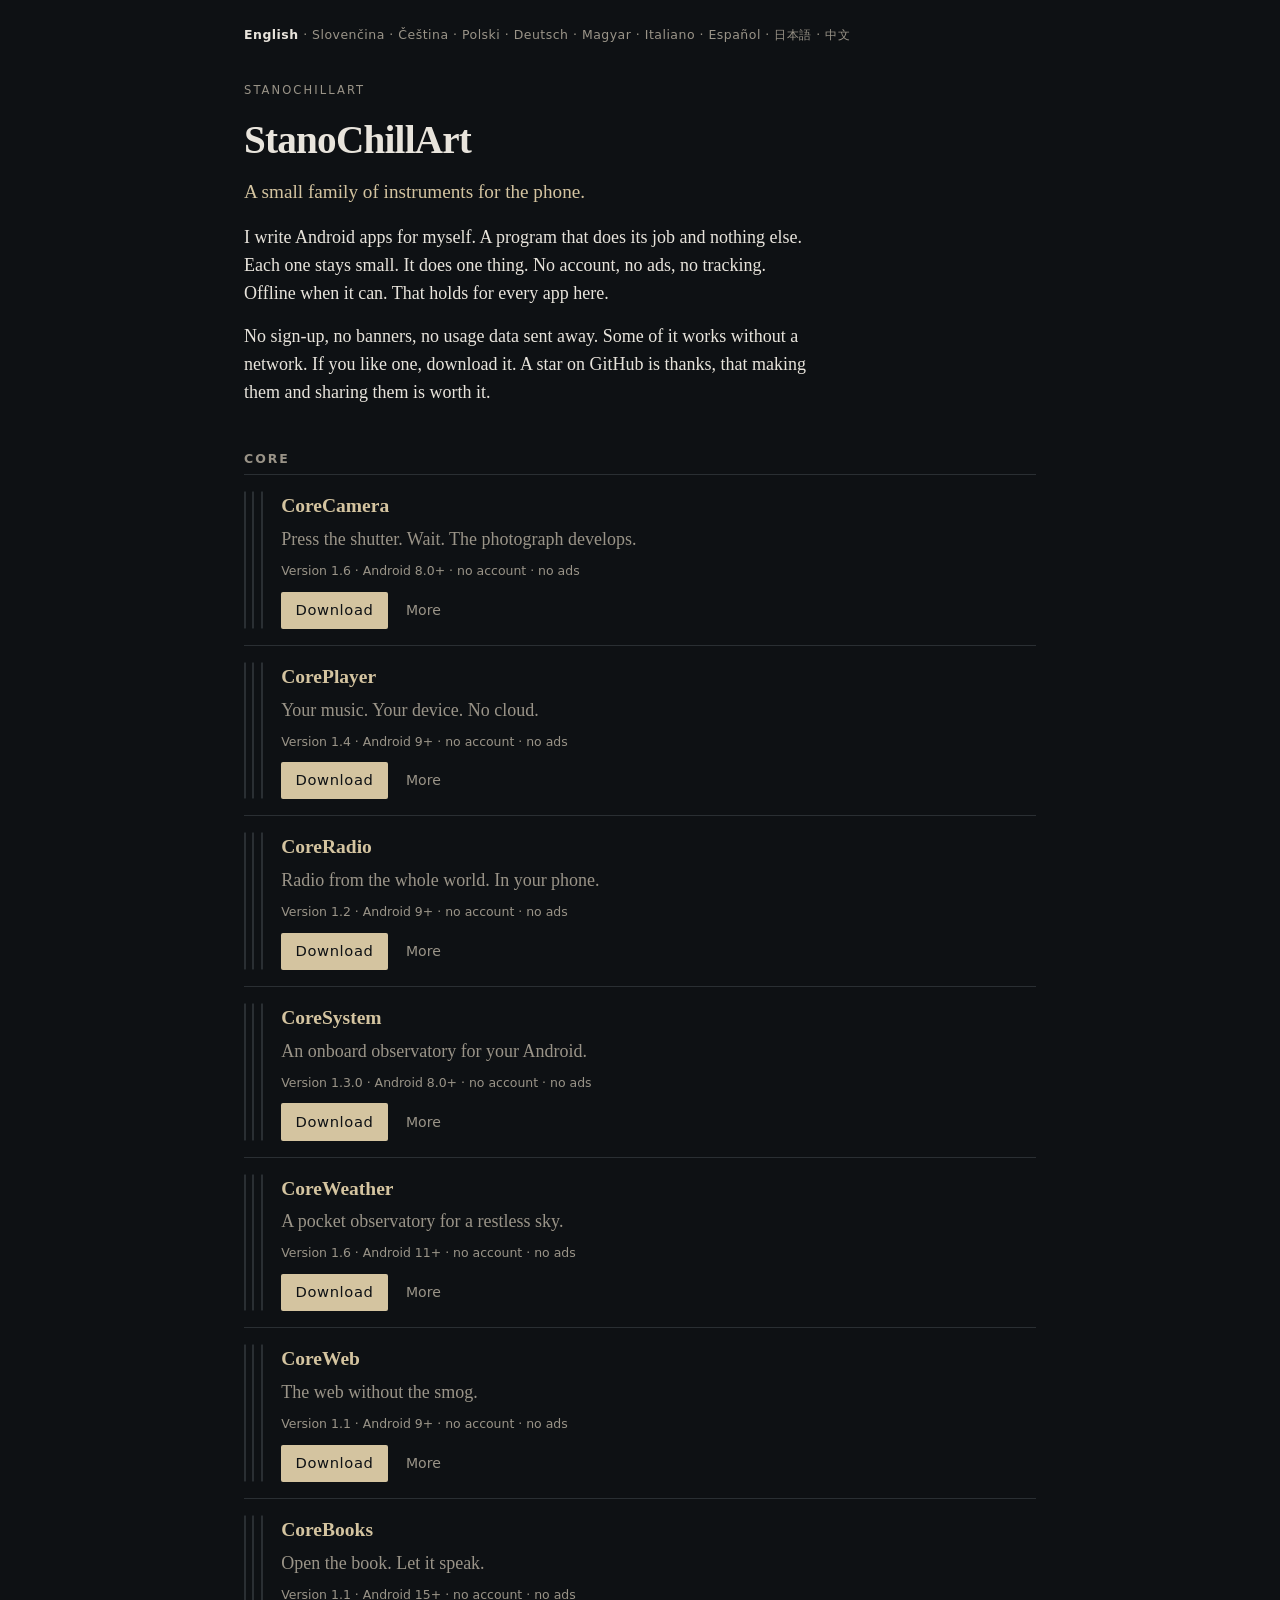
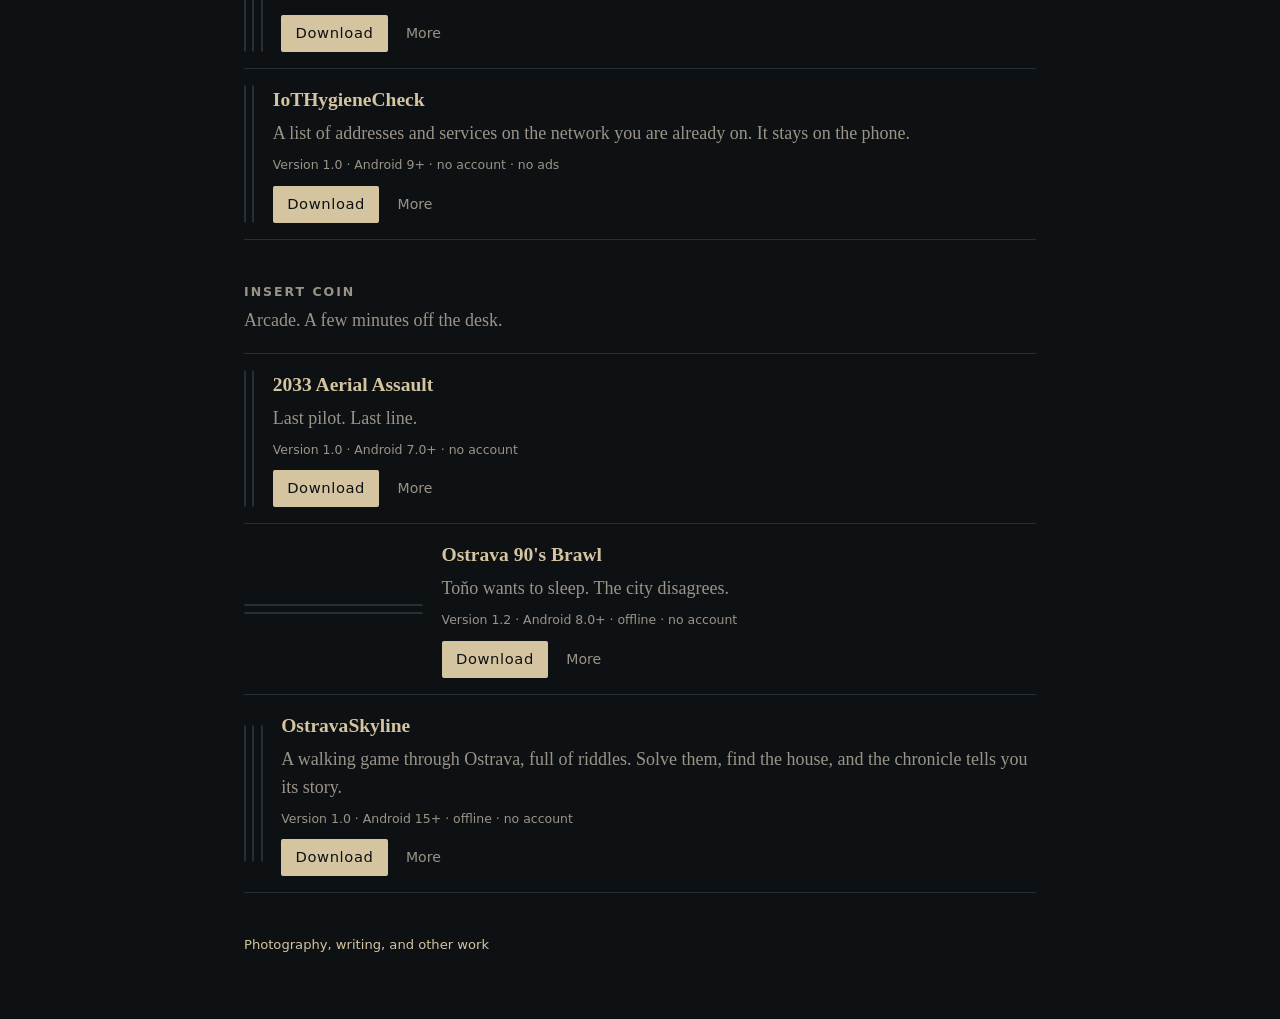
==== commit 1a558462: "Add OstravaSkyline 1.0 to Insert coin" ====
--- a/index.html
+++ b/index.html
@@ -122,6 +122,16 @@
 </div>
 </article>
 
+<article class="frame">
+<div class="thumbs"><a href="https://stanochillart.github.io/OstravaSkyline/"><img src="https://stanochillart.github.io/OstravaSkyline/screenshots/01.png" alt=""></a><a href="https://stanochillart.github.io/OstravaSkyline/"><img src="https://stanochillart.github.io/OstravaSkyline/screenshots/02.png" alt=""></a><a href="https://stanochillart.github.io/OstravaSkyline/"><img src="https://stanochillart.github.io/OstravaSkyline/screenshots/03.png" alt=""></a></div>
+<div class="copy">
+<h3><a href="https://stanochillart.github.io/OstravaSkyline/">OstravaSkyline</a></h3>
+<p class="line">A walking game through Ostrava, full of riddles. Solve them, find the house, and the chronicle tells you its story.</p>
+<p class="spec">Version 1.0 · Android 15+ · offline · no account</p>
+<p class="acts"><a class="dl" href="https://github.com/stanochillart/OstravaSkyline/releases/download/v1.0/OstravaSkyline-1.0.apk">Download</a> <a class="more" href="https://stanochillart.github.io/OstravaSkyline/">More</a></p>
+</div>
+</article>
+
 </div>
 <footer><a href="https://stanochillart.wordpress.com/">Photography, writing, and other work</a></footer>
 </div>
